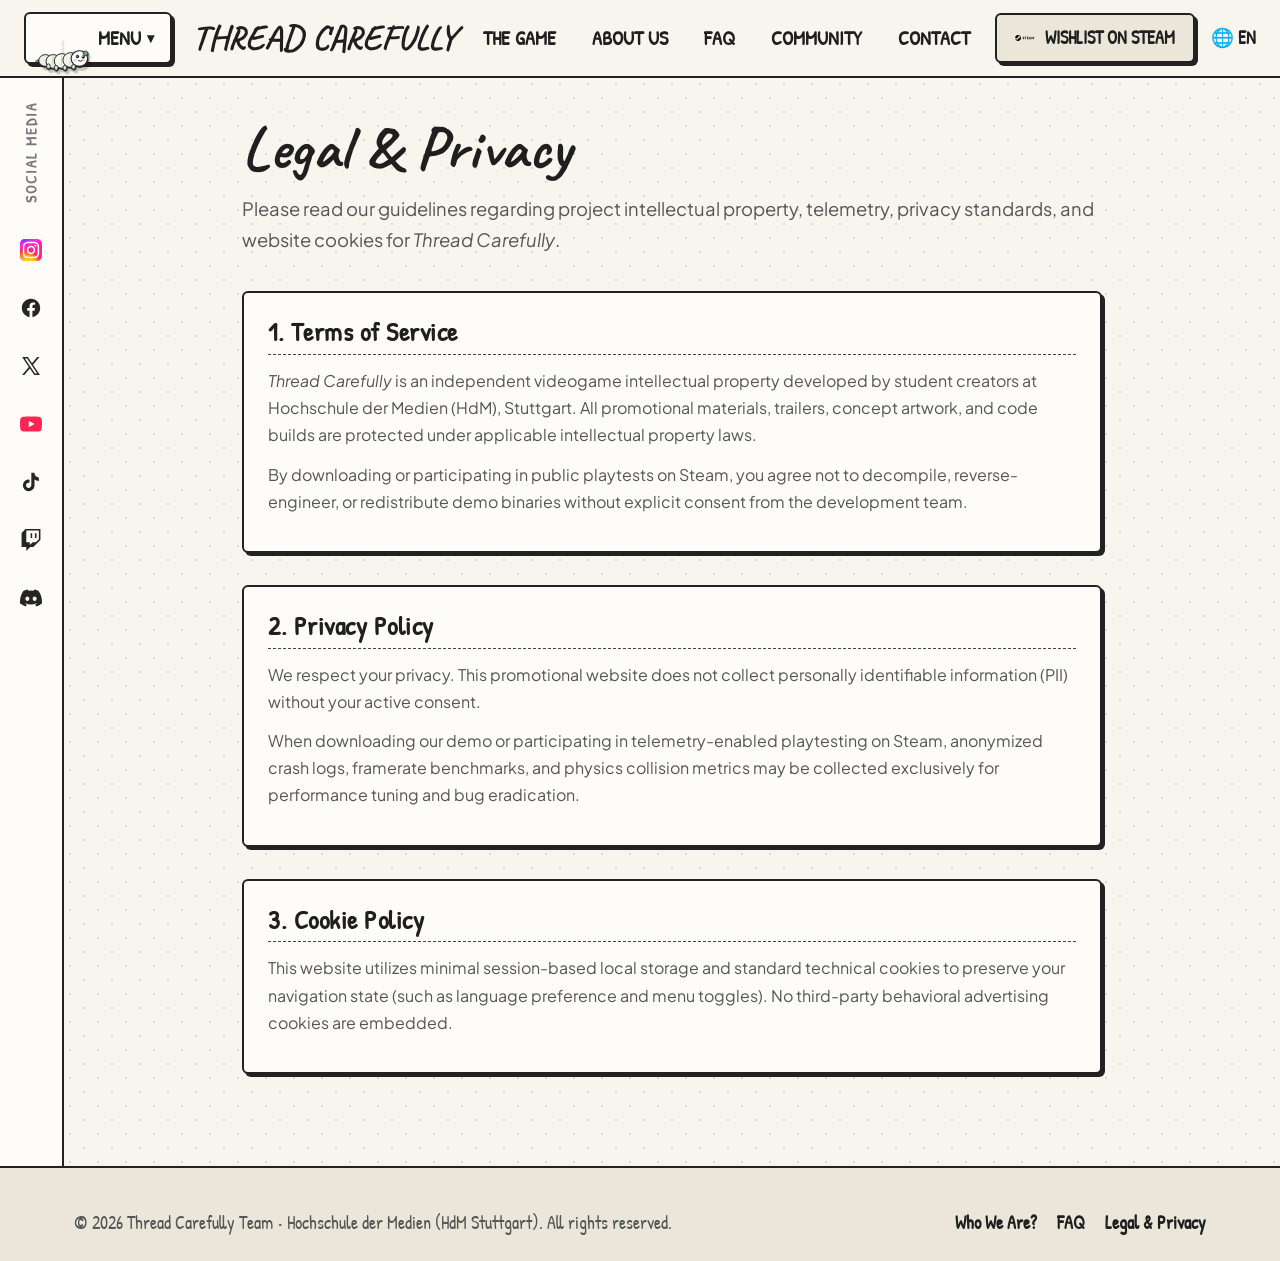
==== Prototipo Web/HTML/legal-privacy.html @ f2896798 "Subo prototipo de página web" ====
<!DOCTYPE html>
<html lang="en">
<head>
    <meta charset="UTF-8">
    <meta name="viewport" content="width=device-width, initial-scale=1.0">
    <title>Legal & Privacy | Thread Carefully</title>
    <!-- Stylesheet -->
    <link rel="stylesheet" href="../CSS/estilosthreadcarefully.css">
</head>
<body>

    <!-- Site Header with Animated Silkworm Dropdown -->
    <header class="site-header">
        <nav class="navbar">
            <div class="nav-left">
                <!-- El propio gusano de seda bajando del menú con animación -->
                <div class="silkworm-nav-unit" id="silkwormNavUnit">
                    <div class="silkworm-drop-thread"></div>

                    <div class="silkworm-actor-mascot" title="¡Pasa el ratón para que baje el gusano de seda!">
                        <img src="../Images/silkworm.svg" alt="Silkworm mascot">
                    </div>

                    <div class="silkworm-btn-base" tabindex="0" role="button" aria-haspopup="true" aria-expanded="false">
                        <span class="silkworm-btn-label" style="padding-left: 56px;">Menu <span style="font-size:0.9rem;">▾</span></span>
                    </div>

                    <div class="silkworm-dropdown-panel" id="silkwormDropdownPanel">
                        <div class="silkworm-menu-sheet">
                            <div class="silkworm-menu-title">
                                <span>🧵 Silk Thread Navigation</span>
                            </div>
                            <ul class="silkworm-items-list">
                                <li class="silkworm-drop-item" style="--drop-order: 1;">
                                    <a href="threadcarefully.html" class="silkworm-menu-link">
                                        <span class="opt-icon">🏠</span>
                                        <div class="opt-info">
                                            <span class="opt-title">Home</span>
                                            <span class="opt-sub">Main project showcase</span>
                                        </div>
                                    </a>
                                </li>
                                <li class="silkworm-drop-item" style="--drop-order: 2;">
                                    <a href="who-we-are.html" class="silkworm-menu-link">
                                        <span class="opt-icon">👥</span>
                                        <div class="opt-info">
                                            <span class="opt-title">Who We Are?</span>
                                            <span class="opt-sub">HdM student game studio</span>
                                        </div>
                                    </a>
                                </li>
                                <li class="silkworm-drop-item" style="--drop-order: 3;">
                                    <a href="faq.html" class="silkworm-menu-link">
                                        <span class="opt-icon">❓</span>
                                        <div class="opt-info">
                                            <span class="opt-title">FAQ &amp; Specs</span>
                                            <span class="opt-sub">Questions &amp; system reqs</span>
                                        </div>
                                    </a>
                                </li>
                                <li class="silkworm-drop-item" style="--drop-order: 4;">
                                    <a href="legal-privacy.html" class="silkworm-menu-link active">
                                        <span class="opt-icon">⚖️</span>
                                        <div class="opt-info">
                                            <span class="opt-title">Legal &amp; Privacy</span>
                                            <span class="opt-sub">Terms, Privacy &amp; Cookies</span>
                                        </div>
                                    </a>
                                </li>
                                <li class="silkworm-drop-item" style="--drop-order: 5;">
                                    <a href="https://store.steampowered.com" target="_blank" rel="noopener noreferrer" class="silkworm-menu-link steam-opt">
                                        <span class="opt-icon"><img src="../Images/Steam_logo.svg" alt="Steam" width="18" height="18" style="filter:brightness(0) invert(1);"></span>
                                        <div class="opt-info">
                                            <span class="opt-title">Wishlist on Steam</span>
                                            <span class="opt-sub">Support on Steam Store</span>
                                        </div>
                                    </a>
                                </li>
                            </ul>
                            <div class="silkworm-sheet-footer">
                                <span>🐛 Spun with silk by HdM students</span>
                            </div>
                        </div>
                    </div>
                </div>

                <a href="threadcarefully.html" class="brand-title">Thread Carefully</a>
            </div>

            <ul class="nav-center-links">
                <li><a href="threadcarefully.html">The Game</a></li>
                <li><a href="who-we-are.html">About Us</a></li>
                <li><a href="faq.html">FAQ</a></li>
                <li><a href="threadcarefully.html#news">Community</a></li>
                <li><a href="who-we-are.html#contact">Contact</a></li>
            </ul>

            <div class="nav-right">
                <a href="https://store.steampowered.com" target="_blank" rel="noopener noreferrer" class="btn-wishlist">
                    <img src="../Images/Steam_logo.svg" alt="Steam">
                    <span>Wishlist on Steam</span>
                </a>
                <div class="lang-selector">
                    <span>🌐 EN</span>
                </div>
            </div>
        </nav>
    </header>

    <!-- Page Wrapper -->
    <div class="page-wrapper">
        <!-- Vertical Social Media Strip -->
        <aside class="vertical-social-strip">
            <span class="social-strip-label">Social Media</span>
            <a href="https://www.instagram.com/threadcarefully_hdm/" target="_blank" rel="noopener noreferrer" class="social-icon-link" title="Instagram">
                <img src="../Images/Instagram_logo.svg" alt="Instagram">
            </a>
            <a href="https://www.facebook.com" target="_blank" rel="noopener noreferrer" class="social-icon-link" title="Facebook">
                <img src="../Images/Facebook_logo.svg" alt="Facebook">
            </a>
            <a href="https://x.com/thread_hdm" target="_blank" rel="noopener noreferrer" class="social-icon-link" title="X">
                <img src="../Images/X_logo.svg" alt="X">
            </a>
            <a href="https://www.youtube.com/@ThreadCarefully_HdM" target="_blank" rel="noopener noreferrer" class="social-icon-link" title="YouTube">
                <img src="../Images/YouTube_logo.svg" alt="YouTube">
            </a>
            <a href="https://www.tiktok.com/@threadcarefully_hdm" target="_blank" rel="noopener noreferrer" class="social-icon-link" title="TikTok">
                <img src="../Images/TikTok_logo.svg" alt="TikTok">
            </a>
            <a href="https://www.twitch.tv" target="_blank" rel="noopener noreferrer" class="social-icon-link" title="Twitch">
                <img src="../Images/Twitch_logo.svg" alt="Twitch">
            </a>
            <a href="https://discord.com" target="_blank" rel="noopener noreferrer" class="social-icon-link" title="Discord">
                <img src="../Images/Discord_logo.svg" alt="Discord">
            </a>
        </aside>

        <!-- Main Content Area (image3.png sketch layout) -->
        <main class="main-layout">
            <div class="legal-container">
                <h1 class="sketch-subpage-title">Legal &amp; Privacy</h1>
                <p class="sketch-subpage-intro">
                    Please read our guidelines regarding project intellectual property, telemetry, privacy standards, and website cookies for <em>Thread Carefully</em>.
                </p>

                <!-- Section 1 from image3.png -->
                <article class="legal-section-item">
                    <h3>1. Terms of Service</h3>
                    <p>
                        <em>Thread Carefully</em> is an independent videogame intellectual property developed by student creators at Hochschule der Medien (HdM), Stuttgart. All promotional materials, trailers, concept artwork, and code builds are protected under applicable intellectual property laws.
                    </p>
                    <p>
                        By downloading or participating in public playtests on Steam, you agree not to decompile, reverse-engineer, or redistribute demo binaries without explicit consent from the development team.
                    </p>
                </article>

                <!-- Section 2 from image3.png -->
                <article class="legal-section-item">
                    <h3>2. Privacy Policy</h3>
                    <p>
                        We respect your privacy. This promotional website does not collect personally identifiable information (PII) without your active consent.
                    </p>
                    <p>
                        When downloading our demo or participating in telemetry-enabled playtesting on Steam, anonymized crash logs, framerate benchmarks, and physics collision metrics may be collected exclusively for performance tuning and bug eradication.
                    </p>
                </article>

                <!-- Section 3 from image3.png -->
                <article class="legal-section-item">
                    <h3>3. Cookie Policy</h3>
                    <p>
                        This website utilizes minimal session-based local storage and standard technical cookies to preserve your navigation state (such as language preference and menu toggles). No third-party behavioral advertising cookies are embedded.
                    </p>
                </article>
            </div>
        </main>
    </div>

    <!-- Footer -->
    <footer class="site-footer">
        <div class="container">
            <div class="footer-inner">
                <div class="footer-left">
                    <p>&copy; 2026 Thread Carefully Team &bull; Hochschule der Medien (HdM Stuttgart). All rights reserved.</p>
                </div>
                <ul class="footer-links">
                    <li><a href="who-we-are.html">Who We Are?</a></li>
                    <li><a href="faq.html">FAQ</a></li>
                    <li><a href="legal-privacy.html">Legal &amp; Privacy</a></li>
                </ul>
            </div>
        </div>
    </footer>

    <!-- Interactive Scripts -->
    <script src="../JS/main.js"></script>
</body>
</html>
---- Prototipo Web/CSS/estilosthreadcarefully.css ----
/* ===================================================================
   Thread Carefully - Main Stylesheet
   Faithfully adapted from hand-drawn concept sketches
   Theme: "Scale. Fall. Rage. Repeat." - 2.5D Physics Swing Adventure
   Interactive Feature: El propio gusano de seda baja del menú
   =================================================================== */

@import url('https://fonts.googleapis.com/css2?family=Caveat:wght@600;700&family=Patrick+Hand&family=Plus+Jakarta+Sans:wght@400;500;600;700;800&family=Dokdo&display=swap');

:root {
    --bg-paper: #f7f5ed;
    --bg-paper-card: #fdfcf9;
    --bg-paper-alt: #f0ede1;
    --border-sketch: #222222;
    --border-light: #444444;
    
    --text-pencil: #1f1f1f;
    --text-muted: #555555;
    --text-subtle: #777777;
    
    --accent-green: #3d6a45;
    --accent-green-hover: #2e5234;
    --accent-steam: #171a21;
    --accent-steam-hover: #2a475e;
    --accent-gold: #e2a03f;
    --silk-thread-color: #ffffff;
    
    --font-sketch: 'Patrick Hand', 'Caveat', cursive, sans-serif;
    --font-title: 'Caveat', 'Dokdo', cursive, sans-serif;
    --font-body: 'Plus Jakarta Sans', -apple-system, BlinkMacSystemFont, 'Segoe UI', Roboto, sans-serif;
    
    --sketch-border: 2px solid var(--border-sketch);
    --sketch-shadow: 3px 3px 0px var(--border-sketch);
    --sketch-shadow-hover: 5px 5px 0px var(--border-sketch);
    --radius-sketch: 6px;
    --radius-round: 999px;
    
    --transition: all 0.2s ease-in-out;
}

/* Reset & Base */
* {
    margin: 0;
    padding: 0;
    box-sizing: border-box;
}

html {
    scroll-behavior: smooth;
    font-size: 16px;
}

body {
    background-color: var(--bg-paper);
    color: var(--text-pencil);
    font-family: var(--font-body);
    line-height: 1.6;
    min-height: 100vh;
    display: flex;
    flex-direction: column;
    overflow-x: hidden;
    background-image: 
        radial-gradient(#dedac9 1px, transparent 1px),
        radial-gradient(#dedac9 1px, var(--bg-paper) 1px);
    background-size: 28px 28px;
    background-position: 0 0, 14px 14px;
}

h1, h2, h3, h4, h5, h6 {
    font-family: var(--font-sketch);
    color: var(--text-pencil);
    letter-spacing: 0.5px;
    line-height: 1.2;
}

a {
    color: var(--text-pencil);
    text-decoration: none;
    transition: var(--transition);
}

img {
    max-width: 100%;
    height: auto;
    display: block;
}

.container {
    width: 100%;
    max-width: 1180px;
    margin: 0 auto;
    padding: 0 24px;
}

/* ===================================================================
   Header & Navbar
   =================================================================== */
.site-header {
    position: relative;
    z-index: 200;
    background: var(--bg-paper);
    border-bottom: var(--sketch-border);
}

.navbar {
    display: flex;
    align-items: center;
    justify-content: space-between;
    padding: 12px 24px;
    max-width: 1280px;
    margin: 0 auto;
    position: relative;
}

.nav-left {
    display: flex;
    align-items: center;
    gap: 20px;
}

.brand-title {
    font-family: var(--font-title);
    font-size: 2.2rem;
    font-weight: 700;
    line-height: 1;
    color: var(--text-pencil);
    text-transform: uppercase;
}

.nav-center-links {
    display: flex;
    align-items: center;
    list-style: none;
    gap: 24px;
}

.nav-center-links a {
    font-family: var(--font-sketch);
    font-size: 1.25rem;
    font-weight: 700;
    text-transform: uppercase;
    color: var(--text-pencil);
    padding: 4px 6px;
    border-bottom: 2px solid transparent;
}

.nav-center-links a:hover,
.nav-center-links a.active {
    border-bottom: 2px solid var(--border-sketch);
    color: var(--accent-green);
}

.nav-right {
    display: flex;
    align-items: center;
    gap: 16px;
}

/* Wishlist on Steam button */
.btn-wishlist {
    display: inline-flex;
    align-items: center;
    gap: 10px;
    background: #eae7da;
    border: var(--sketch-border);
    border-radius: var(--radius-sketch);
    box-shadow: var(--sketch-shadow);
    padding: 8px 18px;
    font-family: var(--font-sketch);
    font-size: 1.15rem;
    font-weight: 700;
    text-transform: uppercase;
    color: var(--text-pencil);
    cursor: pointer;
    transition: var(--transition);
}

.btn-wishlist:hover {
    background: #171a21;
    color: #ffffff;
    transform: translate(-2px, -2px);
    box-shadow: var(--sketch-shadow-hover);
}

.btn-wishlist img {
    width: 20px;
    height: 20px;
    transition: filter 0.2s ease;
}

.btn-wishlist:hover img {
    filter: brightness(0) invert(1);
}

.lang-selector {
    display: inline-flex;
    align-items: center;
    gap: 6px;
    font-family: var(--font-sketch);
    font-size: 1.15rem;
    font-weight: 700;
    color: var(--text-pencil);
    cursor: pointer;
}

/* ===================================================================
   El propio Gusano de Seda bajando del menú con animación
   =================================================================== */
.silkworm-nav-unit {
    position: relative;
    display: inline-flex;
    align-items: center;
    z-index: 300;
}

/* Trigger Button base */
.silkworm-btn-base {
    display: inline-flex;
    align-items: center;
    gap: 8px;
    background: var(--bg-paper-card);
    border: var(--sketch-border);
    border-radius: var(--radius-sketch);
    box-shadow: var(--sketch-shadow);
    padding: 8px 16px;
    cursor: pointer;
    user-select: none;
    transition: var(--transition);
}

.silkworm-btn-base:hover,
.silkworm-nav-unit.is-active .silkworm-btn-base {
    background: #ffffff;
    transform: translate(-1px, -1px);
    box-shadow: var(--sketch-shadow-hover);
}

.silkworm-btn-label {
    font-family: var(--font-sketch);
    font-size: 1.25rem;
    font-weight: 700;
    text-transform: uppercase;
    color: var(--text-pencil);
    display: flex;
    align-items: center;
    gap: 6px;
}

/* El propio gusano de seda (animado, cae y baja del menú) */
.silkworm-actor-mascot {
    position: absolute;
    /* Sit vertically centred inside the button, offset left so it peeks out */
    top: 50%;
    left: 8px;
    width: 58px;
    height: auto;
    z-index: 380;
    cursor: pointer;
    transform-origin: top center;
    /* Base position: centred in button, gentle resting bob via animation */
    filter: drop-shadow(2px 3px 0px rgba(0,0,0,0.2));
    animation: silkwormResting 3s ease-in-out infinite alternate;
    /* translateY(-50%) keeps it centred; animation will add small offsets on top */
}

.silkworm-actor-mascot img {
    width: 100%;
    height: auto;
}

/* Gentle idle bob while resting inside the button */
@keyframes silkwormResting {
    0%   { transform: translateY(-50%) rotate(0deg); }
    100% { transform: translateY(calc(-50% - 4px)) rotate(-4deg); }
}

/* Hilo de seda vertical que se estira cuando el gusano cae */
.silkworm-drop-thread {
    position: absolute;
    /* Align thread with the centre-left of the button, just below the top edge */
    top: 50%;
    left: 36px;
    width: 2.5px;
    height: 0px;
    background: repeating-linear-gradient(
        to bottom,
        #ffffff,
        #ffffff 5px,
        #222222 5px,
        #222222 8px
    );
    box-shadow: 0 0 5px rgba(255, 255, 255, 0.95);
    z-index: 360;
    pointer-events: none;
    /* Thread grows at the same pace as the worm descends */
    transition: height 1.8s cubic-bezier(0.25, 0.1, 0.25, 1);
}

/* CUANDO PASA EL RATÓN (HOVER): EL GUSANO SE DEJA CAER PROGRESIVAMENTE */
.silkworm-nav-unit:hover .silkworm-actor-mascot,
.silkworm-nav-unit.is-active .silkworm-actor-mascot {
    /* Cancel resting animation, run the multi-step descent instead */
    animation: silkwormDescent 1.8s cubic-bezier(0.25, 0.1, 0.25, 1) forwards,
               silkwormHangingSwing 2.6s ease-in-out infinite alternate 1.85s;
}

/* Multi-step, progressive descent — silkworm lingers at each menu item */
@keyframes silkwormDescent {
    0%   { transform: translateY(-50%)          rotate(0deg);   }
    15%  { transform: translateY(30px)          rotate(6deg);   }
    28%  { transform: translateY(80px)          rotate(-5deg);  }
    40%  { transform: translateY(130px)         rotate(7deg);   }
    55%  { transform: translateY(175px)         rotate(-4deg);  }
    70%  { transform: translateY(220px)         rotate(8deg);   }
    85%  { transform: translateY(258px)         rotate(-5deg);  }
    100% { transform: translateY(282px)         rotate(10deg);  }
}

/* Gentle pendulum swing once fully descended */
@keyframes silkwormHangingSwing {
    0%   { transform: translateY(282px) rotate(10deg);  }
    50%  { transform: translateY(286px) rotate(-8deg);  }
    100% { transform: translateY(280px) rotate(11deg);  }
}

.silkworm-nav-unit:hover .silkworm-drop-thread,
.silkworm-nav-unit.is-active .silkworm-drop-thread {
    height: 295px;
    transition: height 1.8s cubic-bezier(0.25, 0.1, 0.25, 1);
}

/* Contenedor del desplegable */
.silkworm-dropdown-panel {
    position: absolute;
    top: calc(100% + 8px);
    left: 0;
    width: 290px;
    pointer-events: none;
    opacity: 0;
    transform: translateY(-16px);
    transition: opacity 0.3s cubic-bezier(0.16, 1, 0.3, 1), transform 0.4s cubic-bezier(0.16, 1, 0.3, 1);
    z-index: 350;
}

.silkworm-nav-unit:hover .silkworm-dropdown-panel,
.silkworm-nav-unit.is-active .silkworm-dropdown-panel {
    opacity: 1;
    pointer-events: auto;
    transform: translateY(0);
}

/* Tarjeta del menú */
.silkworm-menu-sheet {
    background: var(--bg-paper-card);
    border: var(--sketch-border);
    border-radius: var(--radius-sketch);
    box-shadow: 4px 6px 0px var(--border-sketch);
    padding: 16px 14px 14px 40px; /* Margen para el hilo y el gusano que baja */
    position: relative;
    overflow: hidden;
}

.silkworm-menu-sheet::after {
    content: '';
    position: absolute;
    bottom: -30px;
    right: -30px;
    width: 90px;
    height: 90px;
    background: radial-gradient(circle, rgba(61, 106, 69, 0.1), transparent 70%);
    pointer-events: none;
}

.silkworm-menu-title {
    font-family: var(--font-sketch);
    font-size: 1.05rem;
    font-weight: 700;
    text-transform: uppercase;
    letter-spacing: 0.5px;
    color: var(--text-subtle);
    margin-bottom: 10px;
    display: flex;
    align-items: center;
    gap: 6px;
}

.silkworm-items-list {
    list-style: none;
    display: flex;
    flex-direction: column;
    gap: 8px;
}

/* LAS OPCIONES DEL MENÚ VAN BAJANDO */
.silkworm-drop-item {
    transform: translateY(-20px);
    opacity: 0;
    transition: transform 0.4s cubic-bezier(0.2, 1, 0.3, 1), opacity 0.3s ease;
}

.silkworm-nav-unit:hover .silkworm-drop-item,
.silkworm-nav-unit.is-active .silkworm-drop-item {
    transform: translateY(0);
    opacity: 1;
    /* Stagger each item to match the worm passing it during its 1.8s descent */
    transition-delay: calc(var(--drop-order) * 300ms);
}

.silkworm-menu-link {
    display: flex;
    align-items: center;
    gap: 12px;
    padding: 9px 12px;
    background: var(--bg-paper);
    border: 1.5px solid var(--border-sketch);
    border-radius: var(--radius-sketch);
    box-shadow: 2px 2px 0px var(--border-sketch);
    transition: var(--transition);
}

.silkworm-menu-link:hover,
.silkworm-menu-link.active {
    background: #ffffff;
    border-color: var(--accent-green);
    transform: translateX(4px);
    box-shadow: 3px 3px 0px var(--accent-green);
}

.silkworm-menu-link .opt-icon {
    font-size: 1.2rem;
    width: 26px;
    height: 26px;
    display: flex;
    align-items: center;
    justify-content: center;
    flex-shrink: 0;
}

.silkworm-menu-link .opt-info {
    display: flex;
    flex-direction: column;
}

.silkworm-menu-link .opt-title {
    font-family: var(--font-sketch);
    font-size: 1.2rem;
    font-weight: 700;
    color: var(--text-pencil);
    line-height: 1.1;
}

.silkworm-menu-link .opt-sub {
    font-size: 0.78rem;
    color: var(--text-muted);
}

.silkworm-menu-link.steam-opt {
    background: #171a21;
}

.silkworm-menu-link.steam-opt .opt-title {
    color: #ffffff;
}

.silkworm-menu-link.steam-opt .opt-sub {
    color: #9ab4c7;
}

.silkworm-menu-link.steam-opt:hover {
    background: #2a475e;
    box-shadow: 3px 3px 0px var(--border-sketch);
}

.silkworm-sheet-footer {
    margin-top: 12px;
    padding-top: 8px;
    border-top: 1px dashed #cfcaba;
    font-family: var(--font-sketch);
    font-size: 0.92rem;
    color: var(--text-subtle);
    display: flex;
    align-items: center;
    gap: 6px;
}

/* ===================================================================
   Status Ticker Banner (from sketch image.png)
   =================================================================== */
.status-bar {
    background: #ebe7d8;
    border-bottom: var(--sketch-border);
    padding: 8px 24px;
    font-family: var(--font-sketch);
    font-size: 1.1rem;
    font-weight: 700;
    color: var(--text-pencil);
}

.status-bar-content {
    max-width: 1280px;
    margin: 0 auto;
    display: flex;
    align-items: center;
    justify-content: space-around;
    flex-wrap: wrap;
    gap: 14px;
}

.status-item {
    display: flex;
    align-items: center;
    gap: 6px;
}

.status-item .check {
    color: #27793d;
    font-weight: bold;
}

/* ===================================================================
   Main Content Layout with Left Social Media Strip
   =================================================================== */
.page-wrapper {
    display: flex;
    flex-grow: 1;
    position: relative;
    max-width: 1440px;
    margin: 0 auto;
    width: 100%;
}

.vertical-social-strip {
    width: 64px;
    border-right: var(--sketch-border);
    background: var(--bg-paper-card);
    display: flex;
    flex-direction: column;
    align-items: center;
    padding: 24px 0;
    gap: 20px;
    flex-shrink: 0;
}

.social-strip-label {
    writing-mode: vertical-rl;
    text-orientation: mixed;
    transform: rotate(180deg);
    font-family: var(--font-sketch);
    font-size: 0.95rem;
    font-weight: 700;
    text-transform: uppercase;
    letter-spacing: 2px;
    color: var(--text-subtle);
    margin-bottom: 8px;
}

.social-icon-link {
    display: flex;
    align-items: center;
    justify-content: center;
    width: 38px;
    height: 38px;
    border-radius: var(--radius-sketch);
    border: 1.5px solid transparent;
    color: var(--text-pencil);
    transition: var(--transition);
}

.social-icon-link img {
    width: 22px;
    height: 22px;
    opacity: 0.85;
    transition: var(--transition);
}

.social-icon-link:hover {
    background: #e6e2d1;
    border-color: var(--border-sketch);
    transform: scale(1.15);
}

.social-icon-link:hover img {
    opacity: 1;
}

.main-layout {
    flex-grow: 1;
    padding: 40px 36px 60px;
    position: relative;
}

/* ===================================================================
   Hero Section with Carousel Controls (from image.png & image2.png)
   =================================================================== */
.hero-container {
    position: relative;
    padding: 10px 40px;
    margin-bottom: 50px;
}

.carousel-arrow {
    position: absolute;
    top: 50%;
    transform: translateY(-50%);
    background: var(--bg-paper-card);
    border: var(--sketch-border);
    box-shadow: var(--sketch-shadow);
    width: 44px;
    height: 44px;
    border-radius: var(--radius-sketch);
    display: flex;
    align-items: center;
    justify-content: center;
    font-family: var(--font-sketch);
    font-size: 1.8rem;
    font-weight: bold;
    cursor: pointer;
    z-index: 10;
    transition: var(--transition);
}

.carousel-arrow:hover {
    background: #ffffff;
    transform: translateY(-50%) translate(-2px, -2px);
    box-shadow: var(--sketch-shadow-hover);
}

.carousel-arrow.prev { left: -10px; }
.carousel-arrow.next { right: -10px; }

.hero-grid {
    display: grid;
    grid-template-columns: 1.15fr 0.85fr;
    gap: 40px;
    align-items: center;
}

.hero-text-side {
    display: flex;
    flex-direction: column;
}

.hero-main-title {
    font-family: var(--font-title);
    font-size: 4.4rem;
    font-weight: 700;
    line-height: 0.95;
    text-transform: uppercase;
    color: var(--text-pencil);
    margin-bottom: 12px;
}

.hero-tagline {
    font-family: var(--font-sketch);
    font-size: 2.2rem;
    font-weight: 700;
    text-transform: uppercase;
    letter-spacing: 1px;
    color: var(--text-pencil);
    margin-bottom: 10px;
}

.hero-mechanic-sub {
    font-family: var(--font-sketch);
    font-size: 1.45rem;
    font-weight: 600;
    color: var(--accent-green);
    margin-bottom: 16px;
}

.hero-desc {
    font-size: 1.05rem;
    color: var(--text-muted);
    line-height: 1.6;
    margin-bottom: 28px;
    max-width: 540px;
}

.hero-actions-row {
    display: flex;
    align-items: center;
    gap: 16px;
    flex-wrap: wrap;
}

.btn-big-sketch {
    display: inline-flex;
    align-items: center;
    justify-content: center;
    gap: 12px;
    padding: 14px 28px;
    border: var(--sketch-border);
    border-radius: var(--radius-sketch);
    box-shadow: var(--sketch-shadow);
    font-family: var(--font-sketch);
    font-size: 1.35rem;
    font-weight: 700;
    cursor: pointer;
    text-transform: uppercase;
    transition: var(--transition);
}

.btn-big-sketch.primary {
    background: #ffffff;
    color: var(--text-pencil);
}

.btn-big-sketch.primary:hover {
    background: #171a21;
    color: #ffffff;
    transform: translate(-2px, -2px);
    box-shadow: var(--sketch-shadow-hover);
}

.btn-big-sketch.primary:hover img {
    filter: brightness(0) invert(1);
}

.btn-big-sketch.secondary {
    background: #eae7da;
    color: var(--text-pencil);
}

.btn-big-sketch.secondary:hover {
    background: #ded9c7;
    transform: translate(-2px, -2px);
    box-shadow: var(--sketch-shadow-hover);
}

.hero-media-box {
    border: var(--sketch-border);
    border-radius: var(--radius-sketch);
    background: var(--bg-paper-card);
    box-shadow: var(--sketch-shadow);
    aspect-ratio: 16 / 10;
    display: flex;
    flex-direction: column;
    align-items: center;
    justify-content: center;
    position: relative;
    overflow: hidden;
    cursor: pointer;
    transition: var(--transition);
}

.hero-media-box:hover {
    transform: translate(-2px, -2px);
    box-shadow: var(--sketch-shadow-hover);
}

.crossed-box-bg {
    position: absolute;
    inset: 0;
    pointer-events: none;
    opacity: 0.15;
}

.crossed-box-bg::before,
.crossed-box-bg::after {
    content: '';
    position: absolute;
    inset: 0;
    border-top: 1.5px solid var(--border-sketch);
}

.crossed-box-bg::before {
    transform: rotate(32deg);
    transform-origin: center;
}

.crossed-box-bg::after {
    transform: rotate(-32deg);
    transform-origin: center;
}

.media-inner-content {
    z-index: 2;
    text-align: center;
    padding: 24px;
}

.play-circle {
    width: 64px;
    height: 64px;
    border-radius: 50%;
    border: var(--sketch-border);
    background: #ffffff;
    box-shadow: var(--sketch-shadow);
    display: flex;
    align-items: center;
    justify-content: center;
    font-size: 1.8rem;
    margin: 0 auto 12px;
    transition: var(--transition);
}

.hero-media-box:hover .play-circle {
    transform: scale(1.1);
    background: #171a21;
    color: #ffffff;
}

.media-inner-content h3 {
    font-size: 1.6rem;
    margin-bottom: 4px;
}

.media-inner-content p {
    font-family: var(--font-sketch);
    font-size: 1.1rem;
    color: var(--text-muted);
}

/* ===================================================================
   News & Updates Section (from image.png & image2.png)
   =================================================================== */
.news-section {
    margin-top: 40px;
    padding-top: 30px;
    border-top: var(--sketch-border);
}

.news-heading {
    font-family: var(--font-sketch);
    font-size: 2.2rem;
    font-weight: 700;
    margin-bottom: 24px;
    text-transform: lowercase;
}

.news-grid {
    display: grid;
    grid-template-columns: repeat(3, 1fr);
    gap: 24px;
}

.news-card {
    background: var(--bg-paper-card);
    border: var(--sketch-border);
    border-radius: var(--radius-sketch);
    box-shadow: var(--sketch-shadow);
    padding: 18px;
    transition: var(--transition);
    display: flex;
    flex-direction: column;
}

.news-card:hover {
    transform: translate(-2px, -2px);
    box-shadow: var(--sketch-shadow-hover);
}

.sketch-thumb-placeholder {
    width: 100%;
    height: 140px;
    border: var(--sketch-border);
    border-radius: var(--radius-sketch);
    background: #eae6d8;
    position: relative;
    overflow: hidden;
    margin-bottom: 14px;
    display: flex;
    align-items: center;
    justify-content: center;
}

.sketch-thumb-placeholder svg.cross-lines {
    width: 100%;
    height: 100%;
    position: absolute;
    top: 0;
    left: 0;
    pointer-events: none;
}

.sketch-thumb-placeholder .thumb-badge {
    position: relative;
    z-index: 2;
    background: #ffffff;
    border: var(--sketch-border);
    padding: 4px 12px;
    font-family: var(--font-sketch);
    font-size: 1rem;
    font-weight: 700;
}

.news-card h4 {
    font-size: 1.35rem;
    margin-bottom: 6px;
    line-height: 1.3;
}

.news-card p {
    font-size: 0.95rem;
    color: var(--text-muted);
    line-height: 1.5;
}

/* ===================================================================
   Who We Are? Subpage Styles (from image4.png)
   =================================================================== */
.who-we-are-container {
    max-width: 860px;
    margin: 0 auto;
}

.sketch-subpage-title {
    font-family: var(--font-title);
    font-size: 3.8rem;
    font-weight: 700;
    margin-bottom: 14px;
    line-height: 1;
}

.sketch-subpage-intro {
    font-size: 1.15rem;
    color: var(--text-muted);
    line-height: 1.7;
    margin-bottom: 36px;
}

.team-2x2-grid {
    display: grid;
    grid-template-columns: repeat(2, 1fr);
    gap: 32px;
}

.team-2x2-card {
    background: var(--bg-paper-card);
    border: var(--sketch-border);
    border-radius: var(--radius-sketch);
    box-shadow: var(--sketch-shadow);
    padding: 20px;
    transition: var(--transition);
}

.team-2x2-card:hover {
    transform: translate(-3px, -3px);
    box-shadow: var(--sketch-shadow-hover);
}

.team-photo-box {
    width: 100%;
    height: 180px;
    border: var(--sketch-border);
    border-radius: var(--radius-sketch);
    background: #eae6d8;
    position: relative;
    overflow: hidden;
    margin-bottom: 14px;
    display: flex;
    align-items: center;
    justify-content: center;
}

.team-2x2-card h4 {
    font-size: 1.45rem;
    margin-bottom: 4px;
}

.team-role {
    font-family: var(--font-sketch);
    font-size: 1.1rem;
    font-weight: 700;
    color: var(--accent-green);
    margin-bottom: 8px;
    display: block;
}

.team-2x2-card p {
    font-size: 0.95rem;
    color: var(--text-muted);
}

/* ===================================================================
   FAQ & System Requirements Subpage Styles (from image5.jpg)
   =================================================================== */
.faq-container {
    max-width: 900px;
    margin: 0 auto;
}

.sketch-accordion {
    display: flex;
    flex-direction: column;
    gap: 14px;
    margin-bottom: 40px;
}

.sketch-faq-item {
    background: var(--bg-paper-card);
    border: var(--sketch-border);
    border-radius: var(--radius-sketch);
    box-shadow: 2px 2px 0px var(--border-sketch);
    overflow: hidden;
    transition: var(--transition);
}

.sketch-faq-question {
    width: 100%;
    background: transparent;
    border: none;
    padding: 16px 20px;
    font-family: var(--font-sketch);
    font-size: 1.35rem;
    font-weight: 700;
    color: var(--text-pencil);
    display: flex;
    align-items: center;
    justify-content: space-between;
    cursor: pointer;
    text-align: left;
}

.sketch-faq-question .faq-plus {
    font-size: 1.6rem;
    font-weight: bold;
    color: var(--text-pencil);
    transition: transform 0.25s ease;
}

.sketch-faq-item.active .faq-plus {
    transform: rotate(45deg);
}

.sketch-faq-answer {
    max-height: 0;
    overflow: hidden;
    padding: 0 20px;
    color: var(--text-muted);
    font-size: 1rem;
    line-height: 1.6;
    transition: max-height 0.3s ease, padding 0.25s ease;
}

.sketch-faq-item.active .sketch-faq-answer {
    max-height: 400px;
    padding: 0 20px 18px 20px;
}

.sketch-divider-line {
    border: none;
    border-top: var(--sketch-border);
    margin: 40px 0;
}

.sys-req-box {
    background: var(--bg-paper-card);
    border: var(--sketch-border);
    border-radius: var(--radius-sketch);
    box-shadow: var(--sketch-shadow);
    padding: 28px;
    display: grid;
    grid-template-columns: 1fr 1fr;
    gap: 32px;
    position: relative;
}

.sys-req-box::after {
    content: '';
    position: absolute;
    top: 24px;
    bottom: 24px;
    left: 50%;
    width: 2px;
    background: var(--border-sketch);
}

.sys-col h4 {
    font-size: 1.6rem;
    margin-bottom: 16px;
    border-bottom: 1.5px dashed var(--border-light);
    padding-bottom: 6px;
}

.sys-specs-list {
    list-style: none;
    display: flex;
    flex-direction: column;
    gap: 12px;
    font-size: 0.98rem;
    color: var(--text-muted);
}

.sys-specs-list strong {
    color: var(--text-pencil);
    font-family: var(--font-sketch);
    font-size: 1.15rem;
}

/* ===================================================================
   Legal & Privacy Subpage (from image3.png)
   =================================================================== */
.legal-container {
    max-width: 860px;
    margin: 0 auto;
}

.legal-section-item {
    margin-bottom: 32px;
    background: var(--bg-paper-card);
    border: var(--sketch-border);
    border-radius: var(--radius-sketch);
    box-shadow: var(--sketch-shadow);
    padding: 24px;
}

.legal-section-item h3 {
    font-size: 1.6rem;
    margin-bottom: 12px;
    border-bottom: 1.5px dashed var(--border-light);
    padding-bottom: 6px;
}

.legal-section-item p {
    font-size: 1rem;
    color: var(--text-muted);
    line-height: 1.7;
    margin-bottom: 12px;
}

/* ===================================================================
   Footer
   =================================================================== */
.site-footer {
    background: #eae7da;
    border-top: var(--sketch-border);
    padding: 40px 0 24px;
    margin-top: auto;
}

.footer-inner {
    display: flex;
    justify-content: space-between;
    align-items: center;
    flex-wrap: wrap;
    gap: 20px;
}

.footer-left p {
    font-family: var(--font-sketch);
    font-size: 1.1rem;
    color: var(--text-muted);
}

.footer-links {
    display: flex;
    gap: 20px;
    list-style: none;
}

.footer-links a {
    font-family: var(--font-sketch);
    font-size: 1.15rem;
    font-weight: 700;
    color: var(--text-pencil);
}

.footer-links a:hover {
    color: var(--accent-green);
    text-decoration: underline;
}

/* ===================================================================
   Responsive Adjustments
   =================================================================== */
@media (max-width: 980px) {
    .nav-center-links {
        display: none;
    }

    .hero-grid {
        grid-template-columns: 1fr;
    }

    .news-grid {
        grid-template-columns: 1fr;
    }

    .team-2x2-grid {
        grid-template-columns: 1fr;
    }

    .sys-req-box {
        grid-template-columns: 1fr;
    }

    .sys-req-box::after {
        display: none;
    }
}

@media (max-width: 768px) {
    .vertical-social-strip {
        display: none;
    }

    .hero-main-title {
        font-size: 3rem;
    }

    .hero-tagline {
        font-size: 1.6rem;
    }

    .hero-container {
        padding: 0;
    }

    .carousel-arrow {
        display: none;
    }

    .silkworm-dropdown-panel {
        width: 260px;
    }
}
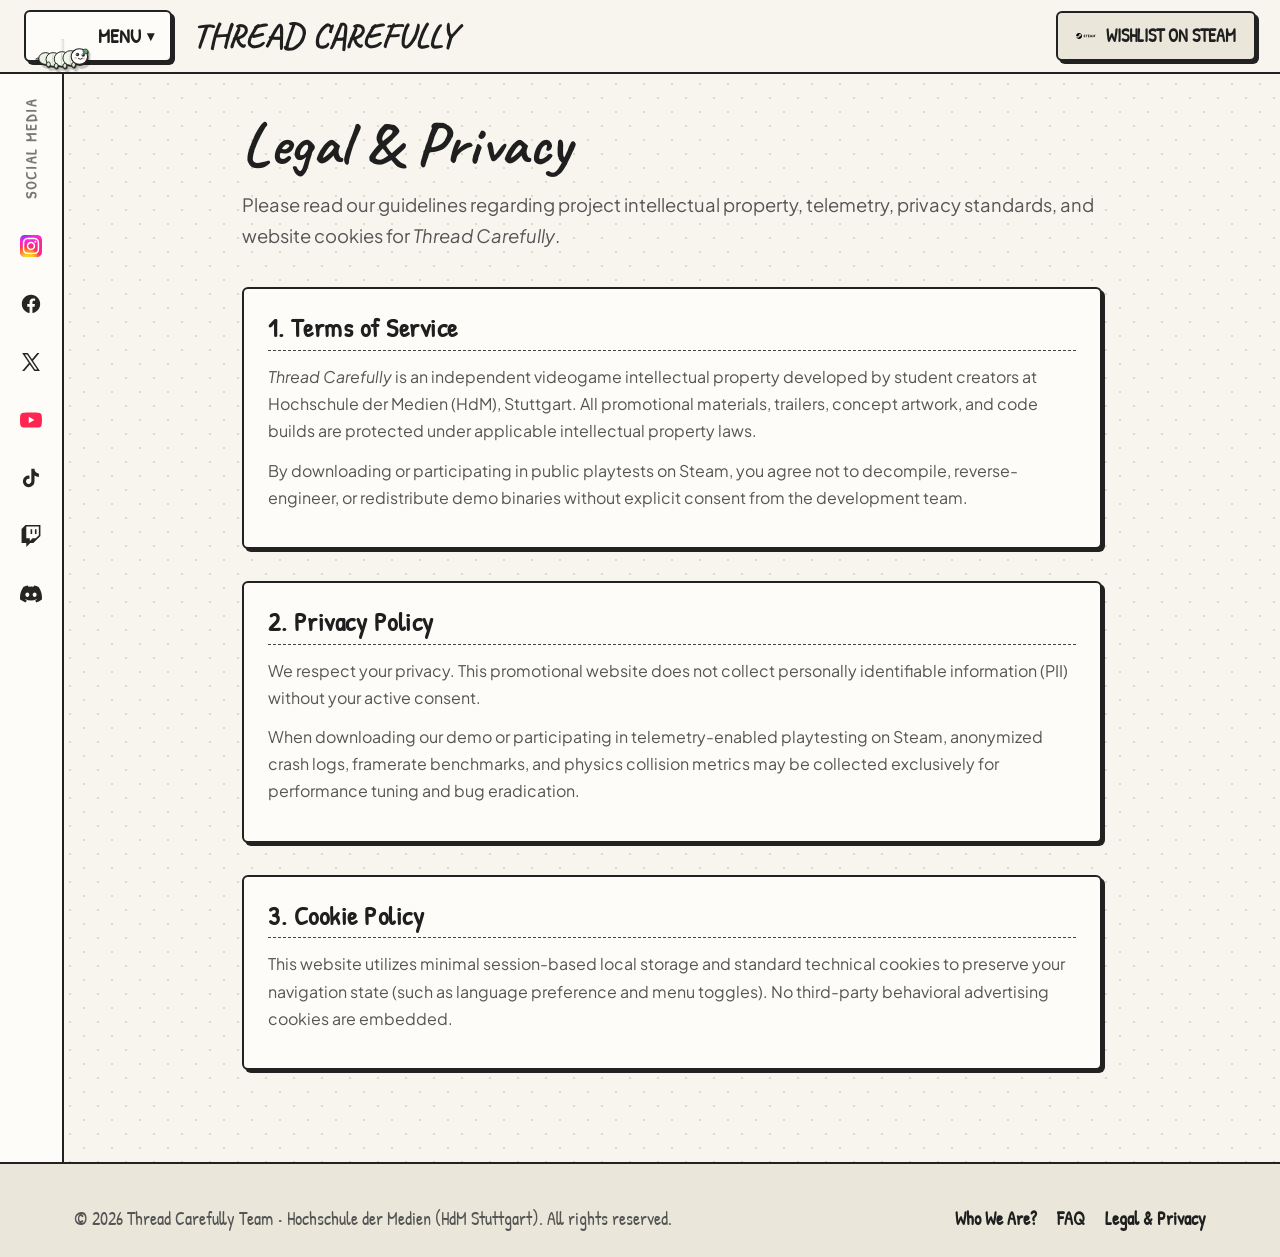
==== commit 5f5b5daa: "Subo cambios hechos en varias cosas" ====
--- a/Prototipo Web/HTML/legal-privacy.html
+++ b/Prototipo Web/HTML/legal-privacy.html
@@ -27,15 +27,12 @@
 
                     <div class="silkworm-dropdown-panel" id="silkwormDropdownPanel">
                         <div class="silkworm-menu-sheet">
-                            <div class="silkworm-menu-title">
-                                <span>🧵 Silk Thread Navigation</span>
-                            </div>
                             <ul class="silkworm-items-list">
                                 <li class="silkworm-drop-item" style="--drop-order: 1;">
                                     <a href="threadcarefully.html" class="silkworm-menu-link">
                                         <span class="opt-icon">🏠</span>
                                         <div class="opt-info">
-                                            <span class="opt-title">Home</span>
+                                            <span class="opt-title">The Game</span>
                                             <span class="opt-sub">Main project showcase</span>
                                         </div>
                                     </a>
@@ -53,7 +50,7 @@
                                     <a href="faq.html" class="silkworm-menu-link">
                                         <span class="opt-icon">❓</span>
                                         <div class="opt-info">
-                                            <span class="opt-title">FAQ &amp; Specs</span>
+                                            <span class="opt-title">FAQ</span>
                                             <span class="opt-sub">Questions &amp; system reqs</span>
                                         </div>
                                     </a>
@@ -87,22 +84,11 @@
                 <a href="threadcarefully.html" class="brand-title">Thread Carefully</a>
             </div>
 
-            <ul class="nav-center-links">
-                <li><a href="threadcarefully.html">The Game</a></li>
-                <li><a href="who-we-are.html">About Us</a></li>
-                <li><a href="faq.html">FAQ</a></li>
-                <li><a href="threadcarefully.html#news">Community</a></li>
-                <li><a href="who-we-are.html#contact">Contact</a></li>
-            </ul>
-
             <div class="nav-right">
                 <a href="https://store.steampowered.com" target="_blank" rel="noopener noreferrer" class="btn-wishlist">
                     <img src="../Images/Steam_logo.svg" alt="Steam">
                     <span>Wishlist on Steam</span>
                 </a>
-                <div class="lang-selector">
-                    <span>🌐 EN</span>
-                </div>
             </div>
         </nav>
     </header>
--- a/Prototipo Web/CSS/estilosthreadcarefully.css
+++ b/Prototipo Web/CSS/estilosthreadcarefully.css
@@ -106,10 +106,11 @@
     display: flex;
     align-items: center;
     justify-content: space-between;
-    padding: 12px 24px;
+    padding: 8px 24px;      /* ligero más estrecho para que la imagen no quede apretada */
     max-width: 1280px;
     margin: 0 auto;
     position: relative;
+    min-height: 72px;       /* altura mínima fija para que la imagen tenga espacio */
 }
 
 .nav-left {
@@ -246,7 +247,7 @@
     gap: 6px;
 }
 
-/* El propio gusano de seda (animado, cae y baja del menú) */
+/* El propio gusano de seda (animado, cae y sube por su hilo) */
 .silkworm-actor-mascot {
     position: absolute;
     /* Sit vertically centred inside the button, offset left so it peeks out */
@@ -257,10 +258,9 @@
     z-index: 380;
     cursor: pointer;
     transform-origin: top center;
-    /* Base position: centred in button, gentle resting bob via animation */
     filter: drop-shadow(2px 3px 0px rgba(0,0,0,0.2));
+    /* En reposo, o por defecto cuando se repliega hacia arriba */
     animation: silkwormResting 3s ease-in-out infinite alternate;
-    /* translateY(-50%) keeps it centred; animation will add small offsets on top */
 }
 
 .silkworm-actor-mascot img {
@@ -274,14 +274,17 @@
     100% { transform: translateY(calc(-50% - 4px)) rotate(-4deg); }
 }
 
-/* Hilo de seda vertical que se estira cuando el gusano cae */
+/* -------------------------------------------------------
+   Silk thread — always transitions so it retracts cleanly
+   The JS writes --thread-height when open, removes it on close
+   ------------------------------------------------------- */
 .silkworm-drop-thread {
     position: absolute;
-    /* Align thread with the centre-left of the button, just below the top edge */
     top: 50%;
     left: 36px;
     width: 2.5px;
-    height: 0px;
+    /* Use JS-set custom property; falls back to 0 when not set (= retracted) */
+    height: var(--thread-height, 0px);
     background: repeating-linear-gradient(
         to bottom,
         #ffffff,
@@ -292,41 +295,45 @@
     box-shadow: 0 0 5px rgba(255, 255, 255, 0.95);
     z-index: 360;
     pointer-events: none;
-    /* Thread grows at the same pace as the worm descends */
-    transition: height 1.8s cubic-bezier(0.25, 0.1, 0.25, 1);
-}
-
-/* CUANDO PASA EL RATÓN (HOVER): EL GUSANO SE DEJA CAER PROGRESIVAMENTE */
-.silkworm-nav-unit:hover .silkworm-actor-mascot,
+    /* Transition applies in BOTH directions (open and close) */
+    transition: height 1.2s cubic-bezier(0.25, 0.1, 0.25, 1);
+}
+
+/* 1) CUANDO SE ABRE EL MENÚ: EL GUSANO SE DEJA CAER PROGRESIVAMENTE */
 .silkworm-nav-unit.is-active .silkworm-actor-mascot {
-    /* Cancel resting animation, run the multi-step descent instead */
-    animation: silkwormDescent 1.8s cubic-bezier(0.25, 0.1, 0.25, 1) forwards,
-               silkwormHangingSwing 2.6s ease-in-out infinite alternate 1.85s;
-}
-
-/* Multi-step, progressive descent — silkworm lingers at each menu item */
+    animation: silkwormDescent 1.4s cubic-bezier(0.33, 1, 0.68, 1) forwards,
+               silkwormHangingSwing 2.6s ease-in-out infinite alternate 1.42s;
+}
+
+/* 2) CUANDO SE CIERRA EL MENÚ: EL GUSANO TREPA / SE REPLIEGA HACIA ARRIBA */
+.silkworm-nav-unit.is-retracting .silkworm-actor-mascot {
+    animation: silkwormAscent 1.2s cubic-bezier(0.25, 0.1, 0.25, 1) forwards;
+}
+
+/* Multi-step, progressive descent — worm wiggles fluidamente a medida que baja hasta la altura de Steam */
 @keyframes silkwormDescent {
-    0%   { transform: translateY(-50%)          rotate(0deg);   }
-    15%  { transform: translateY(30px)          rotate(6deg);   }
-    28%  { transform: translateY(80px)          rotate(-5deg);  }
-    40%  { transform: translateY(130px)         rotate(7deg);   }
-    55%  { transform: translateY(175px)         rotate(-4deg);  }
-    70%  { transform: translateY(220px)         rotate(8deg);   }
-    85%  { transform: translateY(258px)         rotate(-5deg);  }
-    100% { transform: translateY(282px)         rotate(10deg);  }
+    0%   { transform: translateY(-50%)                                                rotate(0deg);  }
+    20%  { transform: translateY(calc(-50% + var(--worm-drop-px, 235px) * 0.22))      rotate(4deg);  }
+    40%  { transform: translateY(calc(-50% + var(--worm-drop-px, 235px) * 0.45))      rotate(-4deg); }
+    60%  { transform: translateY(calc(-50% + var(--worm-drop-px, 235px) * 0.68))      rotate(5deg);  }
+    80%  { transform: translateY(calc(-50% + var(--worm-drop-px, 235px) * 0.88))      rotate(-3deg); }
+    100% { transform: translateY(calc(-50% + var(--worm-drop-px, 235px)))             rotate(6deg);  }
+}
+
+/* Subida / repliegue gradual coordinado con la contracción del hilo */
+@keyframes silkwormAscent {
+    0%   { transform: translateY(calc(-50% + var(--worm-drop-px, 235px)))             rotate(6deg);  }
+    25%  { transform: translateY(calc(-50% + var(--worm-drop-px, 235px) * 0.72))      rotate(-4deg); }
+    50%  { transform: translateY(calc(-50% + var(--worm-drop-px, 235px) * 0.45))      rotate(4deg);  }
+    75%  { transform: translateY(calc(-50% + var(--worm-drop-px, 235px) * 0.20))      rotate(-2deg); }
+    100% { transform: translateY(-50%)                                                rotate(0deg);  }
 }
 
 /* Gentle pendulum swing once fully descended */
 @keyframes silkwormHangingSwing {
-    0%   { transform: translateY(282px) rotate(10deg);  }
-    50%  { transform: translateY(286px) rotate(-8deg);  }
-    100% { transform: translateY(280px) rotate(11deg);  }
-}
-
-.silkworm-nav-unit:hover .silkworm-drop-thread,
-.silkworm-nav-unit.is-active .silkworm-drop-thread {
-    height: 295px;
-    transition: height 1.8s cubic-bezier(0.25, 0.1, 0.25, 1);
+    0%   { transform: translateY(calc(-50% + var(--worm-drop-px, 235px))) rotate(6deg); }
+    50%  { transform: translateY(calc(-50% + var(--worm-drop-px, 235px) + 3px)) rotate(-5deg); }
+    100% { transform: translateY(calc(-50% + var(--worm-drop-px, 235px) - 2px)) rotate(7deg); }
 }
 
 /* Contenedor del desplegable */
@@ -402,8 +409,8 @@
 .silkworm-nav-unit.is-active .silkworm-drop-item {
     transform: translateY(0);
     opacity: 1;
-    /* Stagger each item to match the worm passing it during its 1.8s descent */
-    transition-delay: calc(var(--drop-order) * 300ms);
+    /* Stagger each item to match the worm passing it during descent */
+    transition-delay: calc(var(--drop-order) * 160ms);
 }
 
 .silkworm-menu-link {
@@ -481,6 +488,32 @@
     display: flex;
     align-items: center;
     gap: 6px;
+}
+
+/* ===================================================================
+   Silkworms image banner — centrado dentro del navbar
+   =================================================================== */
+.nav-banner {
+    flex: 1;                   /* ocupa el espacio central entre nav-left y nav-right */
+    display: flex;
+    align-items: center;
+    justify-content: center;
+    overflow: hidden;
+    height: 100%;
+    padding: 0 16px;
+    pointer-events: none;      /* no interfiere con clicks del navbar */
+}
+
+.nav-banner img {
+    height: 56px;              /* se ajusta a la altura del navbar */
+    width: auto;
+    max-width: 100%;
+    object-fit: contain;
+    object-position: center;
+    display: block;
+    /* Blend suave con el fondo papel */
+    mix-blend-mode: multiply;
+    opacity: 0.92;
 }
 
 /* ===================================================================
